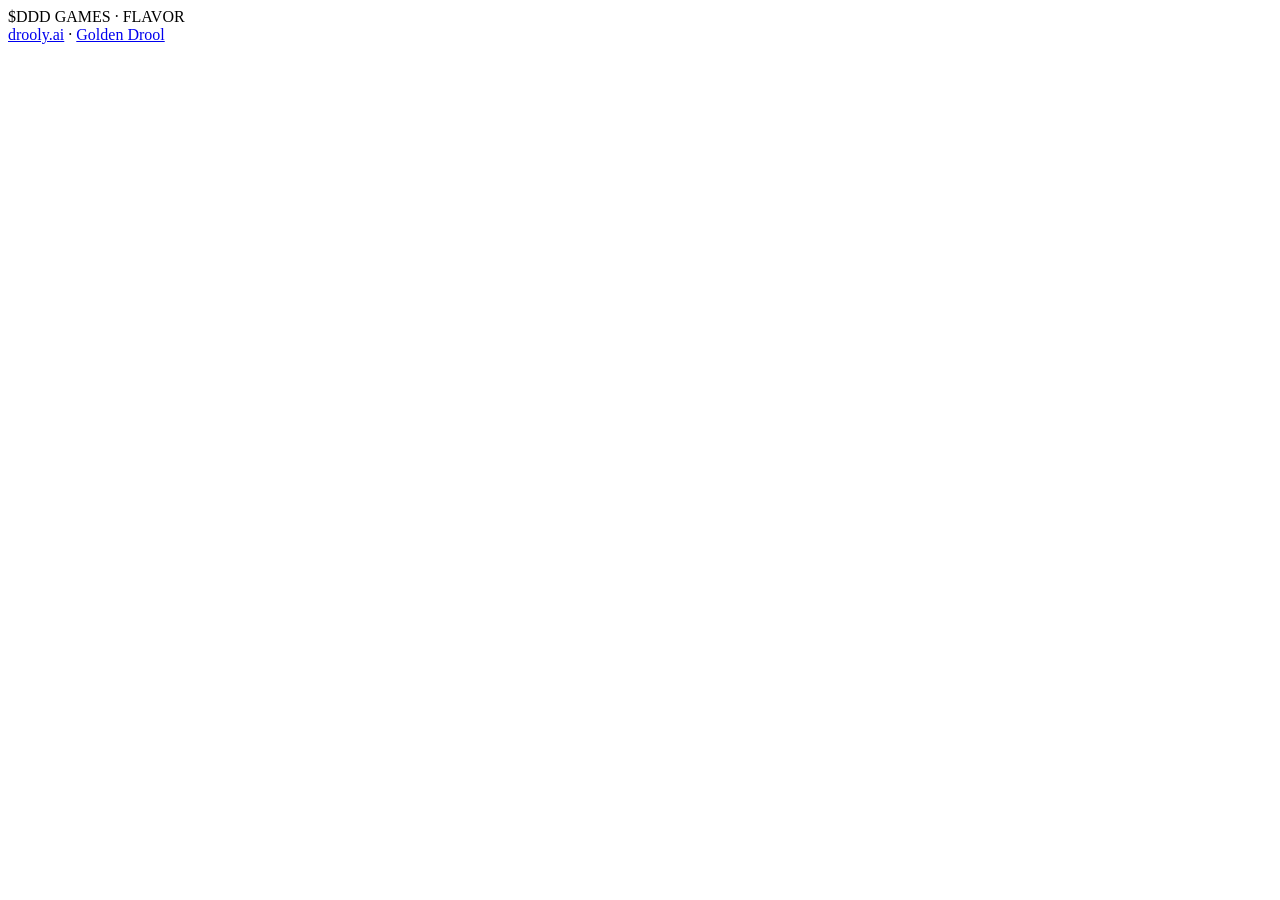
==== game/index.html @ 3e14fd8b "Initial public release: $DDD Games under dual source-available license. Section A free non-commercia" ====
<!DOCTYPE html>
<html lang="en">
<head>
  <meta charset="utf-8">
  <meta name="viewport" content="width=device-width, initial-scale=1, viewport-fit=cover">
  <title>$DDD Games — AI game studio arena | DROOLY.AI</title>
  <meta name="description" content="DROOLY.AI AI game studio. $DDD powers the game and is real crypto. Train Code, Canvas, Heart. Golden Drool showdown. May the odds be ever in your flavor.">
  <link rel="canonical" href="https://drooly.ai/games/ddd">
  <meta name="robots" content="index,follow">
  <meta property="og:title" content="$DDD Games — May the odds be ever in your flavor">
  <meta property="og:description" content="Real prize: 10 tickets to the livestreamed showdown. Code · Canvas · Heart.">
  <meta property="og:url" content="https://drooly.ai/games/ddd">
  <meta property="og:image" content="https://drooly.ai/assets/drooly-ai-og-v3.png">
  <meta name="twitter:card" content="summary_large_image">
  <link rel="icon" href="/assets/drooly-ai-icon-v3-128.png" type="image/png">
  <link rel="preconnect" href="https://fonts.googleapis.com">
  <link rel="preconnect" href="https://fonts.gstatic.com" crossorigin>
  <link href="https://fonts.googleapis.com/css2?family=Instrument+Serif:ital@0;1&family=Space+Grotesk:wght@400;500;600;700&display=swap" rel="stylesheet">
  <link rel="stylesheet" href="/games/ddd/game.css?v=20260805-tg-mind1">
</head>
<body class="ddd-games">
  <div class="ddd-shell">
    <div class="brand-bar">
      <span class="brand-mark">$DDD GAMES · FLAVOR</span>
      <nav aria-label="Site">
        <a href="/">drooly.ai</a>
        ·
        <a href="/#golden-drool">Golden Drool</a>
      </nav>
    </div>
    <main id="game-root" aria-live="polite"></main>
  </div>
  <script type="module" src="/games/ddd/main.js?v=20260805-tg-mind1"></script>
</body>
</html>
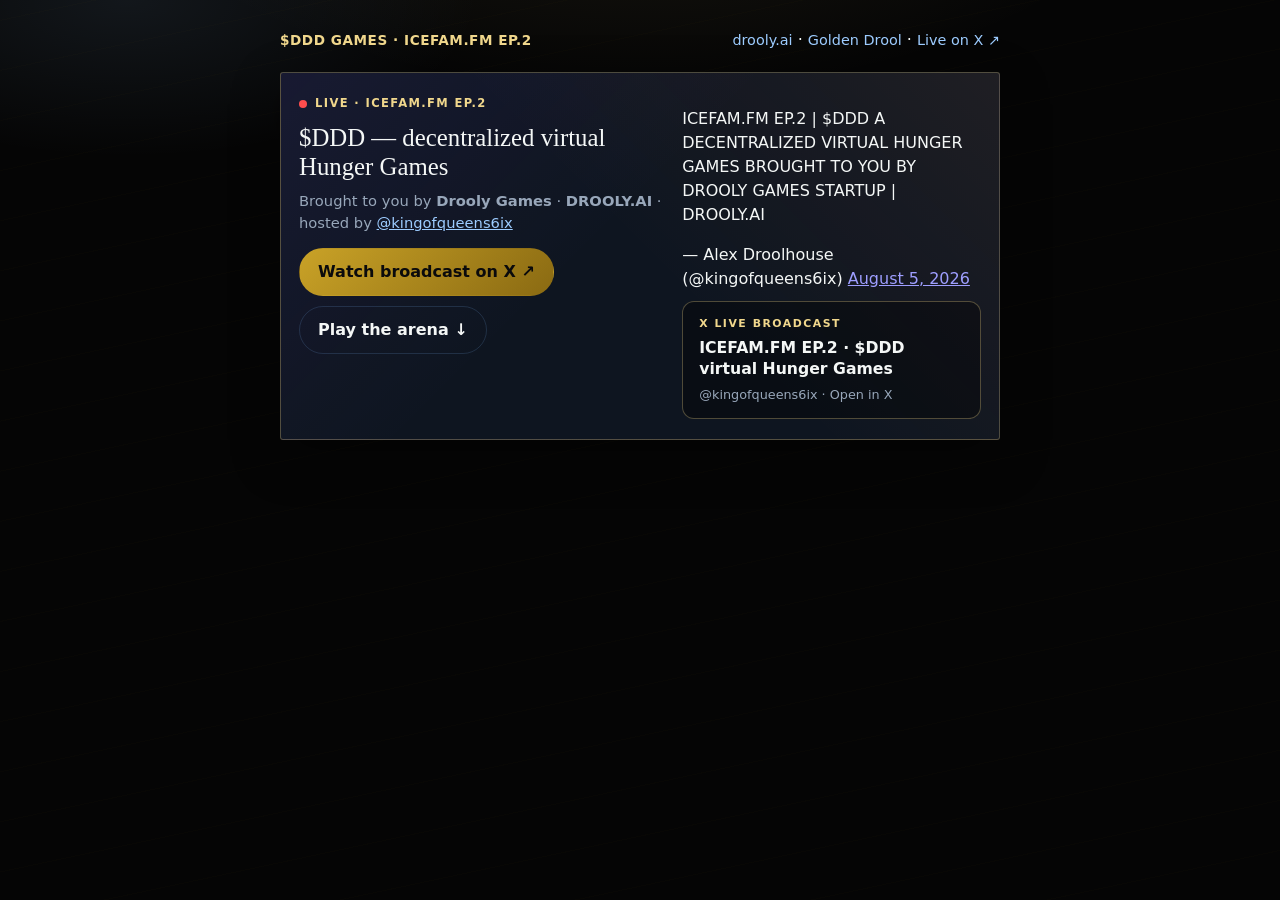
==== commit 9f1236f9: "chore(hof): sync 2026-08-05T22:11:01Z [ddd-web]" ====
--- a/game/index.html
+++ b/game/index.html
@@ -3,33 +3,63 @@
 <head>
   <meta charset="utf-8">
   <meta name="viewport" content="width=device-width, initial-scale=1, viewport-fit=cover">
-  <title>$DDD Games — AI game studio arena | DROOLY.AI</title>
-  <meta name="description" content="DROOLY.AI AI game studio. $DDD powers the game and is real crypto. Train Code, Canvas, Heart. Golden Drool showdown. May the odds be ever in your flavor.">
+  <title>$DDD Games — ICEFAM.FM EP.2 · Drooly Games | DROOLY.AI</title>
+  <meta name="description" content="ICEFAM.FM EP.2 · $DDD decentralized virtual Hunger Games by Drooly Games. Train Code, Canvas, Heart. Live broadcast + playable arena.">
   <link rel="canonical" href="https://drooly.ai/games/ddd">
   <meta name="robots" content="index,follow">
-  <meta property="og:title" content="$DDD Games — May the odds be ever in your flavor">
-  <meta property="og:description" content="Real prize: 10 tickets to the livestreamed showdown. Code · Canvas · Heart.">
+  <meta property="og:title" content="$DDD Games — ICEFAM.FM EP.2 live">
+  <meta property="og:description" content="Decentralized virtual Hunger Games · Drooly Games startup · DROOLY.AI. Watch live + train Code · Canvas · Heart.">
   <meta property="og:url" content="https://drooly.ai/games/ddd">
   <meta property="og:image" content="https://drooly.ai/assets/drooly-ai-og-v3.png">
   <meta name="twitter:card" content="summary_large_image">
   <link rel="icon" href="/assets/drooly-ai-icon-v3-128.png" type="image/png">
   <link rel="preconnect" href="https://fonts.googleapis.com">
   <link rel="preconnect" href="https://fonts.gstatic.com" crossorigin>
+  <link rel="preconnect" href="https://platform.x.com">
   <link href="https://fonts.googleapis.com/css2?family=Instrument+Serif:ital@0;1&family=Space+Grotesk:wght@400;500;600;700&display=swap" rel="stylesheet">
-  <link rel="stylesheet" href="/games/ddd/game.css?v=20260805-tg-mind1">
+  <link rel="stylesheet" href="./game.css?v=20260805-c1">
 </head>
 <body class="ddd-games">
   <div class="ddd-shell">
     <div class="brand-bar">
-      <span class="brand-mark">$DDD GAMES · FLAVOR</span>
+      <span class="brand-mark">$DDD GAMES · ICEFAM.FM EP.2</span>
       <nav aria-label="Site">
         <a href="/">drooly.ai</a>
         ·
         <a href="/#golden-drool">Golden Drool</a>
+        ·
+        <a href="https://x.com/i/broadcasts/1kJzDDYeYWNKv" target="_blank" rel="noopener noreferrer">Live on X ↗</a>
       </nav>
     </div>
+
+    <section class="live-band" aria-labelledby="live-heading">
+      <div class="live-copy">
+        <p class="live-pill" id="live-heading"><span class="live-dot" aria-hidden="true"></span> LIVE · ICEFAM.FM EP.2</p>
+        <h2 class="live-title">$DDD — decentralized virtual Hunger Games</h2>
+        <p class="live-lede">Brought to you by <strong>Drooly Games</strong> · <strong>DROOLY.AI</strong> · hosted by <a href="https://x.com/kingofqueens6ix" target="_blank" rel="noopener noreferrer">@kingofqueens6ix</a></p>
+        <p class="live-actions">
+          <a class="btn primary" href="https://x.com/i/broadcasts/1kJzDDYeYWNKv" target="_blank" rel="noopener noreferrer">Watch broadcast on X ↗</a>
+          <a class="btn ghost" href="#game-root">Play the arena ↓</a>
+        </p>
+      </div>
+      <div class="live-embed">
+        <blockquote class="twitter-tweet" data-media-max-width="560" data-dnt="true" data-theme="dark">
+          <p lang="en" dir="ltr">ICEFAM.FM EP.2 | $DDD A DECENTRALIZED VIRTUAL HUNGER GAMES BROUGHT TO YOU BY DROOLY GAMES STARTUP | DROOLY.AI</p>
+          &mdash; Alex Droolhouse (@kingofqueens6ix)
+          <a href="https://twitter.com/i/broadcasts/1kJzDDYeYWNKv?ref_src=twsrc%5Etfw">August 5, 2026</a>
+        </blockquote>
+        <!-- oEmbed broadcast fallback card -->
+        <a class="broadcast-card" href="https://x.com/i/broadcasts/1kJzDDYeYWNKv" target="_blank" rel="noopener noreferrer">
+          <span class="broadcast-card-kicker">X LIVE BROADCAST</span>
+          <span class="broadcast-card-title">ICEFAM.FM EP.2 · $DDD virtual Hunger Games</span>
+          <span class="broadcast-card-meta">@kingofqueens6ix · Open in X</span>
+        </a>
+      </div>
+    </section>
+
     <main id="game-root" aria-live="polite"></main>
   </div>
-  <script type="module" src="/games/ddd/main.js?v=20260805-tg-mind1"></script>
+  <script type="module" src="./main.js?v=20260805-c1"></script>
+  <script async src="https://platform.x.com/widgets.js" charset="utf-8"></script>
 </body>
 </html>
--- a/game/game.css
+++ b/game/game.css
@@ -0,0 +1,910 @@
+/**
+ * $DDD Games — © 2026 Alex Droolhouse / Drooly Inc.
+ * Dual license: see /LICENSE (Section A non-commercial; Section B paid).
+ * Not OSI open source. Source-available for transparency + value capture.
+ */
+
+/* $DDD Games — factory arena UI */
+
+/* Time Gods MIND + gold factory accents; WetDrool signal = sparse progress only */
+:root {
+  --bg: #050505;
+  --panel: #090d13;
+  --panel-2: #0e1520;
+  --line: rgba(125, 184, 255, 0.16);
+  --line-strong: rgba(125, 184, 255, 0.34);
+  --text: #f4f7f6;
+  --muted: #98a7ba;
+  --mint: #9dccff; /* MIND seal */
+  --mint-soft: #5fa8ff;
+  --gold: #c9a227;
+  --gold-hi: #f0d78c;
+  --danger: #df584b;
+  --ok: #73e59a;
+  --skill-code: #9dccff;
+  --skill-canvas: #f0d78c;
+  --skill-heart: #ff9ecf;
+  --signal: linear-gradient(90deg, #8c52ff 0%, #ff914d 100%);
+  --radius: 3px; /* bureau hard */
+  --radius-ctl: 999px;
+  --font: "Space Grotesk", system-ui, sans-serif;
+  --serif: "Instrument Serif", Georgia, serif;
+  --mono: "IBM Plex Mono", ui-monospace, Menlo, monospace;
+}
+
+*,
+*::before,
+*::after {
+  box-sizing: border-box;
+}
+
+html {
+  color-scheme: dark;
+}
+
+body.ddd-games {
+  margin: 0;
+  min-height: 100dvh;
+  font-family: var(--font);
+  color: var(--text);
+  background:
+    radial-gradient(ellipse 55% 35% at 10% 0%, rgba(157, 204, 255, 0.09), transparent 50%),
+    radial-gradient(1000px 500px at 50% -20%, rgba(240, 215, 140, 0.1), transparent 55%),
+    var(--bg);
+  color: var(--text);
+  line-height: 1.5;
+  position: relative;
+}
+
+body.ddd-games::before {
+  content: "";
+  pointer-events: none;
+  position: fixed;
+  inset: 0;
+  background-image: repeating-linear-gradient(
+    -12deg,
+    transparent,
+    transparent 48px,
+    rgba(201, 162, 39, 0.02) 48px,
+    rgba(201, 162, 39, 0.02) 49px
+  );
+  z-index: 0;
+}
+
+body.ddd-games .ddd-shell {
+  position: relative;
+  z-index: 1;
+}
+
+.gold {
+  color: var(--gold-hi);
+}
+
+.tagline {
+  font-family: var(--serif);
+  font-size: clamp(1.25rem, 3.5vw, 1.55rem);
+  font-style: italic;
+  color: var(--gold-hi);
+  margin: 0 0 22px;
+  text-wrap: pretty;
+  text-shadow: 0 0 40px rgba(240, 215, 140, 0.25);
+}
+
+.tagline em {
+  font-style: italic;
+  color: var(--mint);
+  font-weight: 400;
+}
+
+.tagline-mini {
+  margin: 0 0 10px;
+  font-family: var(--serif);
+  font-style: italic;
+  font-size: 0.95rem;
+  color: rgba(240, 215, 140, 0.75);
+}
+
+.result-tag {
+  margin-bottom: 8px;
+}
+
+.ticket-frame {
+  display: flex;
+  align-items: center;
+  justify-content: space-between;
+  gap: 12px;
+  margin: 0 0 18px;
+  padding: 10px 14px;
+  border-radius: 8px;
+  border: 1px dashed rgba(240, 215, 140, 0.45);
+  background: linear-gradient(90deg, rgba(201, 162, 39, 0.12), rgba(0, 0, 0, 0.2));
+}
+
+.ticket-foil {
+  font-size: 0.72rem;
+  letter-spacing: 0.16em;
+  font-weight: 700;
+  color: var(--gold-hi);
+}
+
+.ticket-notch {
+  width: 10px;
+  height: 10px;
+  border-radius: 50%;
+  background: var(--bg);
+  box-shadow: inset 0 0 0 1px rgba(240, 215, 140, 0.5);
+}
+
+.prize-box {
+  margin: 0 0 22px;
+  padding: 16px 18px;
+  border-radius: 14px;
+  border: 1px solid rgba(240, 215, 140, 0.35);
+  background:
+    linear-gradient(145deg, rgba(240, 215, 140, 0.1), transparent 50%),
+    rgba(0, 0, 0, 0.35);
+  box-shadow: 0 0 0 1px rgba(0, 0, 0, 0.4), 0 16px 48px rgba(201, 162, 39, 0.08);
+}
+
+.prize-box.compact {
+  margin: 0 0 20px;
+}
+
+.prize-label {
+  margin: 0 0 6px;
+  font-size: 0.7rem;
+  letter-spacing: 0.14em;
+  text-transform: uppercase;
+  color: var(--gold-hi);
+  font-weight: 700;
+}
+
+.prize-main {
+  margin: 0 0 8px;
+  font-size: 1.05rem;
+  line-height: 1.4;
+  text-wrap: pretty;
+}
+
+.prize-sub {
+  margin: 0;
+  font-size: 0.88rem;
+  color: var(--muted);
+  text-wrap: pretty;
+}
+
+.btn.epic-cta {
+  min-height: 52px;
+  font-size: 1.02rem;
+  box-shadow: 0 8px 32px rgba(201, 162, 39, 0.35);
+}
+
+.panel.epic {
+  border-color: rgba(240, 215, 140, 0.22);
+}
+
+.ddd-shell {
+  width: min(720px, calc(100% - 32px));
+  margin: 0 auto;
+  padding: 28px 0 64px;
+}
+
+.brand-bar {
+  display: flex;
+  align-items: center;
+  justify-content: space-between;
+  gap: 12px;
+  margin-bottom: 20px;
+  flex-wrap: wrap;
+}
+
+.brand-bar a {
+  color: var(--mint);
+  text-decoration: none;
+  font-size: 0.9rem;
+}
+
+.brand-bar a:hover,
+.brand-bar a:focus-visible {
+  text-decoration: underline;
+  outline: none;
+}
+
+.brand-mark {
+  font-weight: 600;
+  letter-spacing: 0.04em;
+  font-size: 0.85rem;
+  color: var(--gold-hi);
+}
+
+/* Live broadcast band (ICEFAM.FM EP.2 / X) */
+.live-band {
+  display: grid;
+  gap: 18px;
+  margin: 0 0 22px;
+  padding: 18px 18px 20px;
+  border-radius: var(--radius);
+  border: 1px solid rgba(240, 215, 140, 0.28);
+  background:
+    linear-gradient(135deg, rgba(140, 82, 255, 0.08), transparent 45%),
+    linear-gradient(225deg, rgba(255, 145, 77, 0.07), transparent 50%),
+    var(--panel-2);
+  box-shadow: 0 16px 48px rgba(0, 0, 0, 0.35);
+}
+
+@media (min-width: 640px) {
+  .live-band {
+    grid-template-columns: 1.1fr 0.9fr;
+    align-items: stretch;
+  }
+}
+
+.live-pill {
+  display: inline-flex;
+  align-items: center;
+  gap: 8px;
+  margin: 0 0 10px;
+  font-size: 0.72rem;
+  font-weight: 700;
+  letter-spacing: 0.12em;
+  text-transform: uppercase;
+  color: var(--gold-hi);
+}
+
+.live-dot {
+  width: 8px;
+  height: 8px;
+  border-radius: 50%;
+  background: #ff4d4d;
+  box-shadow: 0 0 0 0 rgba(255, 77, 77, 0.55);
+  animation: live-pulse 1.6s ease-out infinite;
+}
+
+@keyframes live-pulse {
+  0% {
+    box-shadow: 0 0 0 0 rgba(255, 77, 77, 0.55);
+  }
+  70% {
+    box-shadow: 0 0 0 10px rgba(255, 77, 77, 0);
+  }
+  100% {
+    box-shadow: 0 0 0 0 rgba(255, 77, 77, 0);
+  }
+}
+
+.live-title {
+  font-family: var(--serif);
+  font-weight: 400;
+  font-size: clamp(1.25rem, 3.5vw, 1.55rem);
+  line-height: 1.2;
+  margin: 0 0 8px;
+}
+
+.live-lede {
+  margin: 0 0 14px;
+  font-size: 0.92rem;
+  color: var(--muted);
+  text-wrap: pretty;
+}
+
+.live-lede a {
+  color: var(--mint);
+}
+
+.live-actions {
+  display: flex;
+  flex-wrap: wrap;
+  gap: 10px;
+  margin: 0;
+}
+
+.live-embed {
+  display: grid;
+  gap: 10px;
+  align-content: start;
+  min-width: 0;
+}
+
+.broadcast-card {
+  display: grid;
+  gap: 6px;
+  padding: 14px 16px;
+  border-radius: 12px;
+  border: 1px solid rgba(240, 215, 140, 0.3);
+  background: rgba(0, 0, 0, 0.35);
+  text-decoration: none;
+  color: var(--text);
+  min-height: 88px;
+  transition: border-color 0.15s ease, background 0.15s ease;
+}
+
+.broadcast-card:hover,
+.broadcast-card:focus-visible {
+  border-color: var(--gold-hi);
+  background: rgba(201, 162, 39, 0.1);
+  outline: none;
+}
+
+.broadcast-card-kicker {
+  font-size: 0.68rem;
+  letter-spacing: 0.14em;
+  font-weight: 700;
+  color: var(--gold-hi);
+}
+
+.broadcast-card-title {
+  font-size: 0.98rem;
+  font-weight: 600;
+  line-height: 1.3;
+}
+
+.broadcast-card-meta {
+  font-size: 0.8rem;
+  color: var(--muted);
+}
+
+.twitter-tweet {
+  margin: 0 !important;
+}
+
+.bank-meta {
+  margin: 0 0 16px;
+  font-size: 0.88rem;
+  color: var(--muted);
+}
+
+.bank-count {
+  display: inline-flex;
+  align-items: center;
+  justify-content: center;
+  min-width: 2rem;
+  padding: 2px 8px;
+  border-radius: 999px;
+  font-weight: 700;
+  font-variant-numeric: tabular-nums;
+  color: var(--gold-hi);
+  background: rgba(201, 162, 39, 0.12);
+  border: 1px solid rgba(240, 215, 140, 0.28);
+}
+
+.progress-count {
+  font-variant-numeric: tabular-nums;
+  font-weight: 600;
+}
+
+.tribute-chip {
+  max-width: 12rem;
+  overflow: hidden;
+  text-overflow: ellipsis;
+  white-space: nowrap;
+}
+
+.play-panel[data-skill="code"] {
+  box-shadow: 0 24px 80px rgba(0, 0, 0, 0.45), inset 0 1px 0 rgba(157, 204, 255, 0.12);
+}
+.play-panel[data-skill="canvas"] {
+  box-shadow: 0 24px 80px rgba(0, 0, 0, 0.45), inset 0 1px 0 rgba(240, 215, 140, 0.14);
+}
+.play-panel[data-skill="heart"] {
+  box-shadow: 0 24px 80px rgba(0, 0, 0, 0.45), inset 0 1px 0 rgba(255, 158, 207, 0.12);
+}
+
+.meter-fill {
+  transition: width 0.55s cubic-bezier(0.22, 1, 0.36, 1);
+}
+
+.result-fine {
+  margin-top: 20px;
+  margin-bottom: 0;
+}
+
+.panel.title-panel.epic {
+  animation: panel-in 0.45s ease-out both;
+}
+
+.panel.play-panel {
+  animation: panel-in 0.28s ease-out both;
+}
+
+.panel.result-panel.epic {
+  animation: panel-in 0.4s ease-out both;
+}
+
+@keyframes panel-in {
+  from {
+    opacity: 0;
+    transform: translateY(8px);
+  }
+  to {
+    opacity: 1;
+    transform: none;
+  }
+}
+
+.panel {
+  background: linear-gradient(165deg, rgba(255, 255, 255, 0.03), transparent 40%), var(--panel);
+  border: 1px solid var(--line);
+  border-radius: var(--radius);
+  padding: 28px 24px 32px;
+  box-shadow: 0 24px 80px rgba(0, 0, 0, 0.45);
+}
+
+.eyebrow {
+  margin: 0 0 8px;
+  font-size: 0.75rem;
+  letter-spacing: 0.12em;
+  text-transform: uppercase;
+  color: var(--gold-hi);
+}
+
+.title {
+  font-family: var(--serif);
+  font-weight: 400;
+  font-size: clamp(2rem, 6vw, 2.75rem);
+  line-height: 1.15;
+  margin: 0 0 16px;
+}
+
+.serif {
+  font-family: var(--serif);
+}
+
+.mint {
+  color: var(--mint);
+}
+
+.lede {
+  color: var(--muted);
+  margin: 0 0 20px;
+  font-size: 1.05rem;
+}
+
+.fine {
+  font-size: 0.85rem;
+  color: var(--muted);
+  margin: 0 0 24px;
+}
+
+.skill-pills {
+  list-style: none;
+  padding: 0;
+  margin: 0 0 20px;
+  display: grid;
+  gap: 10px;
+}
+
+.pill {
+  display: flex;
+  gap: 12px;
+  align-items: center;
+  padding: 12px 14px;
+  border-radius: 12px;
+  border: 1px solid var(--line);
+  background: rgba(0, 0, 0, 0.25);
+  min-height: 48px;
+}
+
+.pill span {
+  font-variant-numeric: tabular-nums;
+  color: var(--muted);
+  font-size: 0.8rem;
+}
+
+.pill.code {
+  border-color: rgba(126, 182, 255, 0.35);
+}
+.pill.canvas {
+  border-color: rgba(240, 215, 140, 0.35);
+}
+.pill.heart {
+  border-color: rgba(255, 158, 207, 0.35);
+}
+
+.start-form {
+  display: grid;
+  gap: 14px;
+  margin-bottom: 28px;
+}
+
+.field {
+  display: grid;
+  gap: 6px;
+  font-size: 0.9rem;
+}
+
+.field input {
+  min-height: 48px;
+  border-radius: 12px;
+  border: 1px solid var(--line);
+  background: #0a0a0c;
+  color: var(--text);
+  padding: 0 14px;
+  font: inherit;
+}
+
+.field input:focus-visible {
+  outline: 2px solid var(--mint);
+  outline-offset: 2px;
+}
+
+.btn {
+  display: inline-flex;
+  align-items: center;
+  justify-content: center;
+  min-height: 48px;
+  padding: 0 18px;
+  border-radius: 999px;
+  border: 1px solid var(--line);
+  font: inherit;
+  font-weight: 600;
+  cursor: pointer;
+  text-decoration: none;
+  color: var(--text);
+  background: transparent;
+}
+
+.btn.primary {
+  background: linear-gradient(135deg, var(--gold), #8a6a12);
+  border-color: transparent;
+  color: #0a0a0c;
+}
+
+.btn.primary:disabled {
+  opacity: 0.4;
+  cursor: not-allowed;
+}
+
+.btn.ghost:hover,
+.btn.primary:hover:not(:disabled) {
+  filter: brightness(1.08);
+}
+
+.btn:focus-visible {
+  outline: 2px solid var(--mint);
+  outline-offset: 3px;
+}
+
+.nav-back {
+  margin: 20px 0 0;
+  font-size: 0.9rem;
+}
+
+.nav-back a {
+  color: var(--mint);
+}
+
+/* Play */
+.progress-wrap {
+  height: 4px;
+  background: rgba(255, 255, 255, 0.06);
+  border-radius: 99px;
+  overflow: hidden;
+  margin-bottom: 14px;
+}
+
+.progress-bar {
+  height: 100%;
+  background: var(--signal); /* WetDrool signal — accent only */
+  transition: width 0.25s ease;
+}
+
+.meta {
+  display: flex;
+  flex-wrap: wrap;
+  gap: 10px 14px;
+  font-size: 0.8rem;
+  color: var(--muted);
+  margin: 0 0 6px;
+}
+
+.skill-badge {
+  font-weight: 600;
+  letter-spacing: 0.04em;
+  text-transform: uppercase;
+  font-size: 0.72rem;
+}
+
+.skill-badge.skill-code {
+  color: var(--skill-code);
+}
+.skill-badge.skill-canvas {
+  color: var(--skill-canvas);
+}
+.skill-badge.skill-heart {
+  color: var(--skill-heart);
+}
+
+.arena {
+  margin: 0 0 8px;
+  font-size: 0.85rem;
+  color: var(--muted);
+}
+
+.ch-title {
+  font-family: var(--serif);
+  font-weight: 400;
+  font-size: 1.65rem;
+  margin: 0 0 16px;
+}
+
+.prompt {
+  margin-bottom: 18px;
+  color: var(--text);
+  font-size: 1.02rem;
+}
+
+.code-block {
+  margin: 12px 0;
+  padding: 14px 16px;
+  border-radius: 12px;
+  background: #050506;
+  border: 1px solid var(--line);
+  overflow-x: auto;
+  font-size: 0.88rem;
+  line-height: 1.45;
+  color: var(--mint);
+}
+
+.options {
+  display: grid;
+  gap: 10px;
+}
+
+.option {
+  text-align: left;
+  min-height: 52px;
+  padding: 12px 14px;
+  border-radius: 12px;
+  border: 1px solid var(--line);
+  background: rgba(0, 0, 0, 0.28);
+  color: var(--text);
+  font: inherit;
+  cursor: pointer;
+  display: flex;
+  gap: 12px;
+  align-items: flex-start;
+}
+
+.option:hover {
+  border-color: rgba(207, 240, 236, 0.35);
+}
+
+.option.selected {
+  border-color: var(--gold-hi);
+  box-shadow: 0 0 0 1px rgba(240, 215, 140, 0.35);
+  background: rgba(201, 162, 39, 0.1);
+}
+
+.option:focus-visible {
+  outline: 2px solid var(--mint);
+  outline-offset: 2px;
+}
+
+.ord {
+  flex: 0 0 1.5rem;
+  font-variant-numeric: tabular-nums;
+  color: var(--gold-hi);
+  font-weight: 700;
+}
+
+.ord.dim {
+  color: var(--muted);
+}
+
+.order-hint {
+  margin: 0 0 4px;
+  font-size: 0.85rem;
+  color: var(--muted);
+}
+
+.play-foot {
+  display: flex;
+  flex-wrap: wrap;
+  gap: 10px;
+  margin-top: 22px;
+  justify-content: flex-end;
+}
+
+/* Result */
+.verdict-title {
+  font-family: var(--serif);
+  font-weight: 400;
+  font-size: clamp(1.8rem, 5vw, 2.4rem);
+  margin: 0 0 8px;
+}
+
+.rank-pill {
+  display: inline-block;
+  padding: 6px 12px;
+  border-radius: 999px;
+  font-size: 0.75rem;
+  font-weight: 700;
+  letter-spacing: 0.08em;
+  margin: 0 0 12px;
+  border: 1px solid var(--line);
+}
+
+.rank-worthy .rank-pill {
+  background: rgba(107, 207, 142, 0.15);
+  color: var(--ok);
+  border-color: rgba(107, 207, 142, 0.4);
+}
+
+.rank-tribute .rank-pill {
+  background: rgba(207, 240, 236, 0.1);
+  color: var(--mint);
+}
+
+.rank-danger .rank-pill,
+.rank-melt .rank-pill {
+  background: rgba(255, 107, 107, 0.12);
+  color: var(--danger);
+}
+
+.meters {
+  display: grid;
+  gap: 14px;
+  margin: 24px 0;
+}
+
+.meter-head {
+  display: flex;
+  justify-content: space-between;
+  font-size: 0.9rem;
+  margin-bottom: 6px;
+}
+
+.meter-track {
+  height: 8px;
+  border-radius: 99px;
+  background: rgba(255, 255, 255, 0.06);
+  overflow: hidden;
+}
+
+.meter-fill {
+  height: 100%;
+  border-radius: inherit;
+}
+
+.meter-fill.skill-code {
+  background: var(--skill-code);
+}
+.meter-fill.skill-canvas {
+  background: var(--skill-canvas);
+}
+.meter-fill.skill-heart {
+  background: var(--skill-heart);
+}
+
+.meter-sub {
+  margin: 4px 0 0;
+  font-size: 0.75rem;
+  color: var(--muted);
+}
+
+.meter.soft .meter-head strong {
+  color: var(--danger);
+}
+
+.subhead {
+  font-size: 0.85rem;
+  letter-spacing: 0.08em;
+  text-transform: uppercase;
+  color: var(--muted);
+  margin: 28px 0 12px;
+}
+
+.review {
+  list-style: none;
+  padding: 0;
+  margin: 0;
+  display: grid;
+  gap: 8px;
+  max-height: 280px;
+  overflow: auto;
+}
+
+.review li {
+  font-size: 0.88rem;
+  padding: 10px 12px;
+  border-radius: 10px;
+  border: 1px solid var(--line);
+  display: grid;
+  gap: 4px;
+}
+
+.review li.ok {
+  border-color: rgba(107, 207, 142, 0.3);
+}
+.review li.bad {
+  border-color: rgba(255, 107, 107, 0.3);
+}
+
+.review .tag {
+  font-size: 0.7rem;
+  text-transform: uppercase;
+  letter-spacing: 0.06em;
+  color: var(--muted);
+}
+
+.result-actions {
+  display: flex;
+  flex-wrap: wrap;
+  gap: 10px;
+  margin-top: 28px;
+}
+
+.board {
+  margin-top: 28px;
+  overflow-x: auto;
+}
+
+.board table {
+  width: 100%;
+  border-collapse: collapse;
+  font-size: 0.85rem;
+}
+
+.board th,
+.board td {
+  text-align: left;
+  padding: 8px 6px;
+  border-bottom: 1px solid var(--line);
+}
+
+.board th {
+  color: var(--muted);
+  font-weight: 500;
+}
+
+.mini-rank {
+  font-size: 0.7rem;
+  font-weight: 700;
+  letter-spacing: 0.04em;
+}
+
+.muted {
+  color: var(--muted);
+}
+
+@media (max-width: 560px) {
+  .hide-sm {
+    display: none;
+  }
+  .panel {
+    padding: 22px 16px 28px;
+  }
+}
+
+@media (prefers-reduced-motion: reduce) {
+  .progress-bar,
+  .meter-fill {
+    transition: none;
+  }
+
+  .live-dot {
+    animation: none;
+  }
+
+  .panel.title-panel.epic,
+  .panel.play-panel,
+  .panel.result-panel.epic {
+    animation: none;
+  }
+}
+
+@media (max-width: 430px) {
+  .ddd-shell {
+    width: min(720px, calc(100% - 20px));
+    padding-top: 16px;
+  }
+
+  .live-actions .btn,
+  .result-actions .btn {
+    width: 100%;
+  }
+
+  .option {
+    min-height: 48px;
+  }
+}
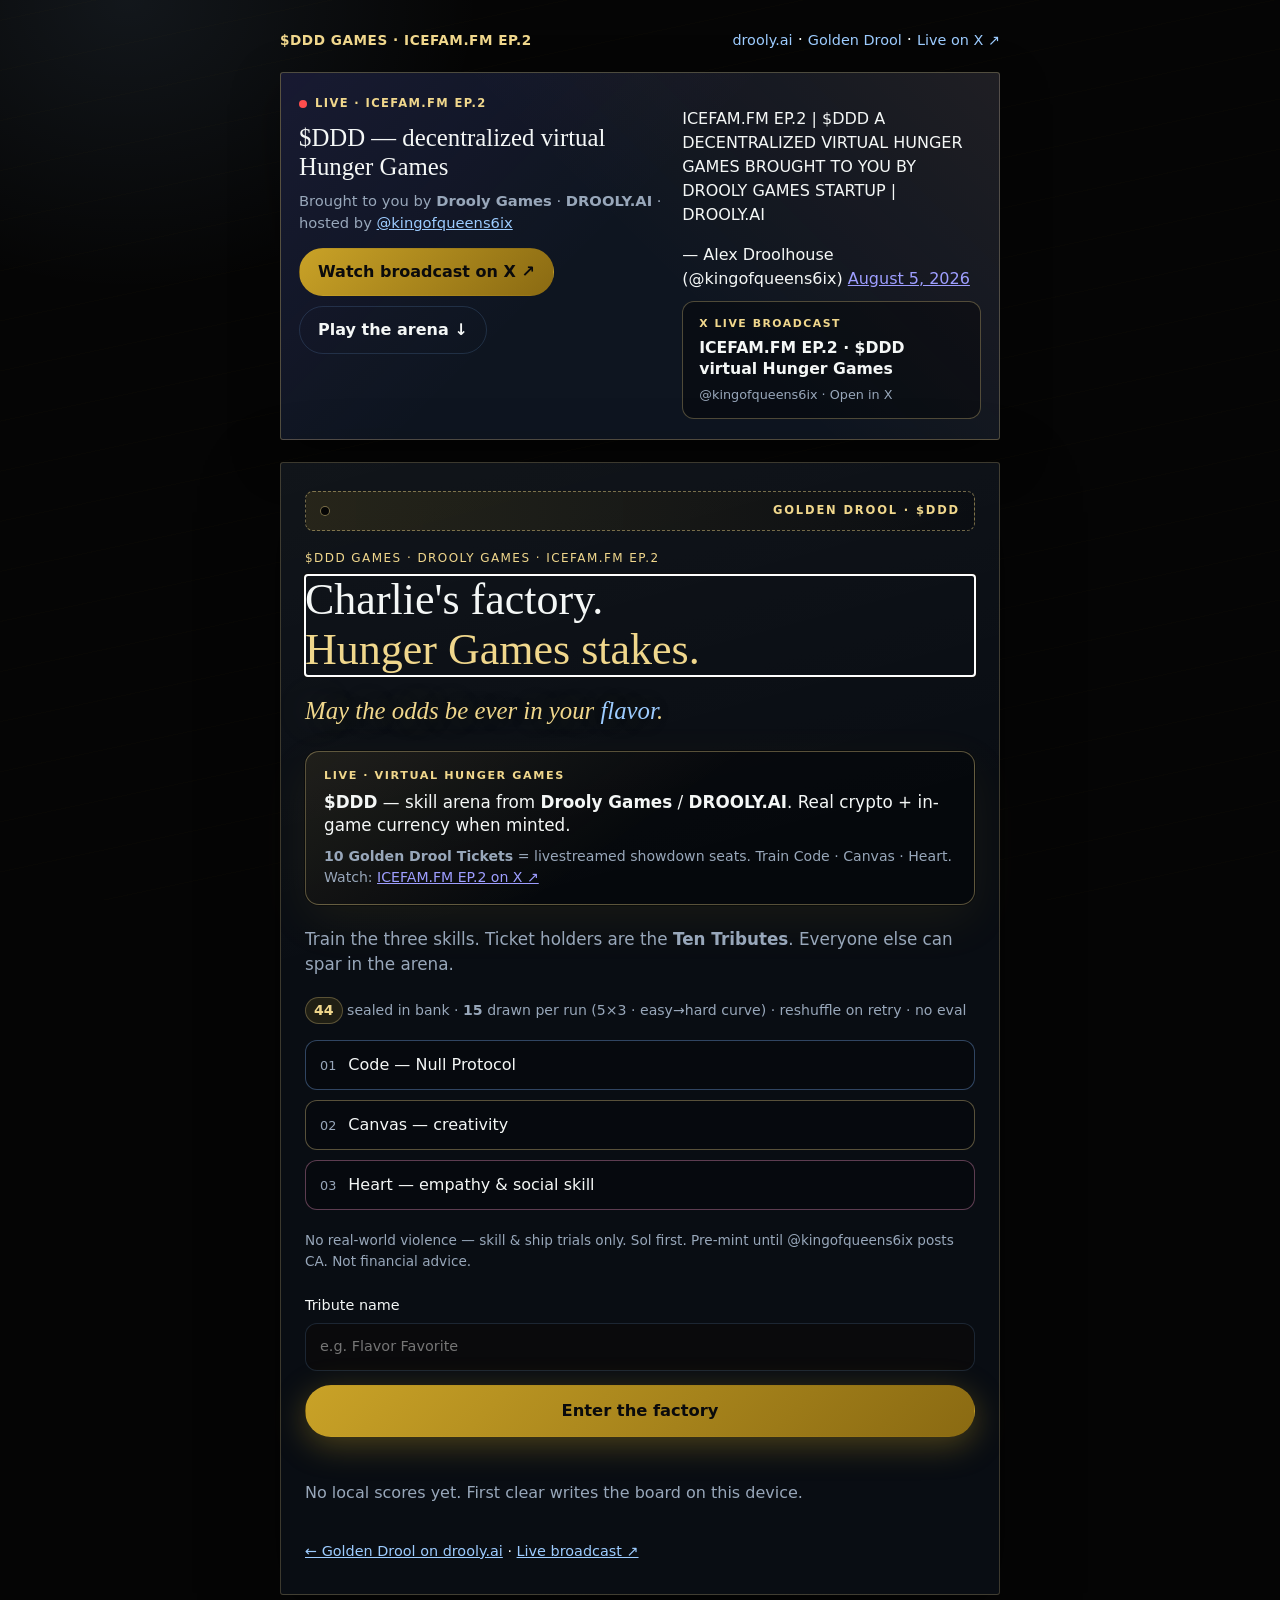
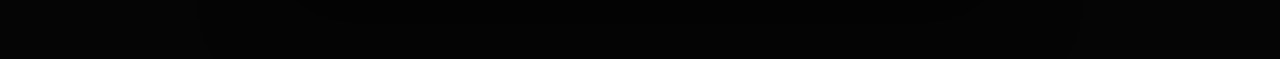
==== commit 99ec33ad: "chore(hof): sync 2026-08-05T22:13:23Z [ddd-web]" ====
--- a/game/index.html
+++ b/game/index.html
@@ -17,7 +17,7 @@
   <link rel="preconnect" href="https://fonts.gstatic.com" crossorigin>
   <link rel="preconnect" href="https://platform.x.com">
   <link href="https://fonts.googleapis.com/css2?family=Instrument+Serif:ital@0;1&family=Space+Grotesk:wght@400;500;600;700&display=swap" rel="stylesheet">
-  <link rel="stylesheet" href="./game.css?v=20260805-c1">
+  <link rel="stylesheet" href="./game.css?v=20260805-bank42b">
 </head>
 <body class="ddd-games">
   <div class="ddd-shell">
@@ -59,7 +59,7 @@
 
     <main id="game-root" aria-live="polite"></main>
   </div>
-  <script type="module" src="./main.js?v=20260805-c1"></script>
+  <script type="module" src="./main.js?v=20260805-bank42b"></script>
   <script async src="https://platform.x.com/widgets.js" charset="utf-8"></script>
 </body>
 </html>
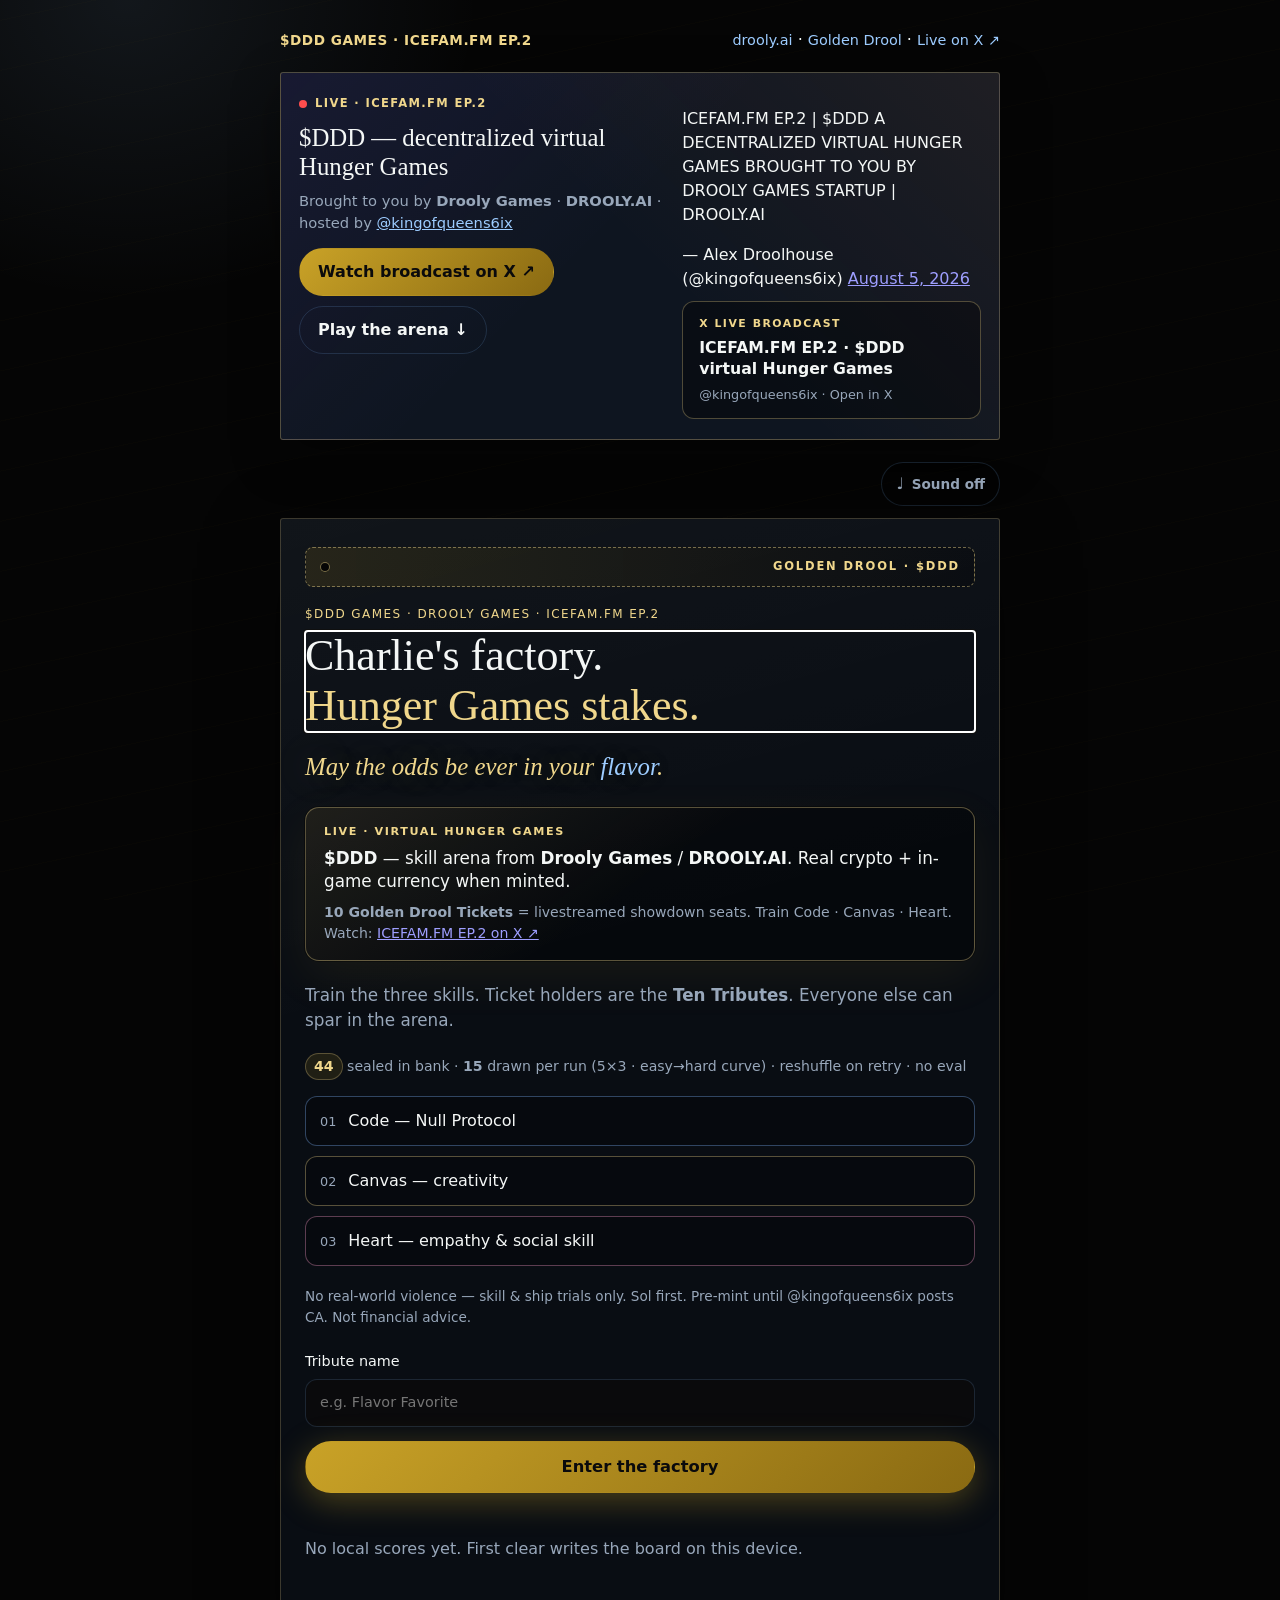
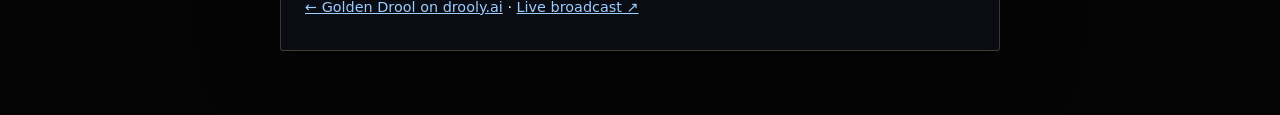
==== commit 5203ac58: "chore(hof): sync 2026-08-05T22:24:42Z [ddd-web]" ====
--- a/game/index.html
+++ b/game/index.html
@@ -17,7 +17,7 @@
   <link rel="preconnect" href="https://fonts.gstatic.com" crossorigin>
   <link rel="preconnect" href="https://platform.x.com">
   <link href="https://fonts.googleapis.com/css2?family=Instrument+Serif:ital@0;1&family=Space+Grotesk:wght@400;500;600;700&display=swap" rel="stylesheet">
-  <link rel="stylesheet" href="./game.css?v=20260805-bank42b">
+  <link rel="stylesheet" href="./game.css?v=20260805-ux2">
 </head>
 <body class="ddd-games">
   <div class="ddd-shell">
@@ -59,7 +59,7 @@
 
     <main id="game-root" aria-live="polite"></main>
   </div>
-  <script type="module" src="./main.js?v=20260805-bank42b"></script>
+  <script type="module" src="./main.js?v=20260805-ux2"></script>
   <script async src="https://platform.x.com/widgets.js" charset="utf-8"></script>
 </body>
 </html>
--- a/game/game.css
+++ b/game/game.css
@@ -908,3 +908,222 @@
     min-height: 48px;
   }
 }
+
+/* ── Cycle 2 polish: chrome, sound, share card, enter motion ── */
+
+.game-chrome {
+  display: flex;
+  justify-content: flex-end;
+  margin: 0 0 12px;
+}
+
+.sound-toggle {
+  display: inline-flex;
+  align-items: center;
+  gap: 8px;
+  min-height: 44px;
+  min-width: 44px;
+  padding: 0 14px;
+  border-radius: var(--radius-ctl);
+  border: 1px solid var(--line);
+  background: rgba(0, 0, 0, 0.35);
+  color: var(--muted);
+  font: inherit;
+  font-size: 0.85rem;
+  font-weight: 600;
+  cursor: pointer;
+}
+
+.sound-toggle.on {
+  color: var(--gold-hi);
+  border-color: rgba(240, 215, 140, 0.4);
+  background: rgba(201, 162, 39, 0.12);
+}
+
+.sound-toggle:hover {
+  filter: brightness(1.08);
+}
+
+.sound-toggle:focus-visible {
+  outline: 2px solid var(--mint);
+  outline-offset: 2px;
+}
+
+.sound-icon {
+  font-size: 1rem;
+  line-height: 1;
+}
+
+.diff-badge {
+  font-size: 0.68rem;
+  font-weight: 700;
+  letter-spacing: 0.06em;
+  text-transform: uppercase;
+  padding: 2px 8px;
+  border-radius: 999px;
+  border: 1px solid var(--line);
+  color: var(--muted);
+}
+
+.diff-badge.diff-1 {
+  color: var(--ok);
+  border-color: rgba(115, 229, 154, 0.35);
+}
+.diff-badge.diff-2 {
+  color: var(--gold-hi);
+  border-color: rgba(240, 215, 140, 0.35);
+}
+.diff-badge.diff-3 {
+  color: var(--danger);
+  border-color: rgba(223, 88, 75, 0.4);
+}
+
+.panel.enter {
+  animation: panel-enter 0.35s ease-out both;
+}
+
+@keyframes panel-enter {
+  from {
+    opacity: 0;
+    transform: translateY(10px);
+  }
+  to {
+    opacity: 1;
+    transform: translateY(0);
+  }
+}
+
+.meter-fill {
+  transition: width 0.45s ease;
+}
+
+.share-card {
+  margin: 0 0 22px;
+  padding: 20px 18px;
+  border-radius: 14px;
+  border: 1px solid rgba(240, 215, 140, 0.4);
+  background:
+    linear-gradient(145deg, rgba(240, 215, 140, 0.12), transparent 55%),
+    radial-gradient(ellipse 80% 60% at 100% 0%, rgba(157, 204, 255, 0.1), transparent 50%),
+    rgba(0, 0, 0, 0.4);
+  box-shadow: 0 16px 48px rgba(0, 0, 0, 0.35);
+  text-align: center;
+}
+
+.share-card-kicker {
+  margin: 0 0 8px;
+  font-size: 0.68rem;
+  letter-spacing: 0.16em;
+  font-weight: 700;
+  color: var(--gold-hi);
+}
+
+.share-card-name {
+  margin: 0 0 10px;
+  font-family: var(--serif);
+  font-size: 1.25rem;
+  color: var(--text);
+}
+
+.share-card-score {
+  margin: 0 0 10px;
+  display: flex;
+  align-items: baseline;
+  justify-content: center;
+  gap: 12px;
+  flex-wrap: wrap;
+}
+
+.share-big {
+  font-size: clamp(2.2rem, 8vw, 3rem);
+  font-weight: 700;
+  font-variant-numeric: tabular-nums;
+  color: var(--gold-hi);
+  line-height: 1;
+}
+
+.share-rank {
+  font-size: 0.8rem;
+  font-weight: 700;
+  letter-spacing: 0.1em;
+  padding: 6px 12px;
+  border-radius: 999px;
+  border: 1px solid var(--line);
+}
+
+.rank-worthy .share-rank {
+  color: var(--ok);
+  border-color: rgba(107, 207, 142, 0.45);
+  background: rgba(107, 207, 142, 0.12);
+}
+.rank-tribute .share-rank {
+  color: var(--mint);
+  border-color: rgba(157, 204, 255, 0.4);
+  background: rgba(157, 204, 255, 0.1);
+}
+.rank-danger .share-rank,
+.rank-melt .share-rank {
+  color: var(--danger);
+  border-color: rgba(223, 88, 75, 0.4);
+  background: rgba(223, 88, 75, 0.1);
+}
+
+.share-card-skills {
+  margin: 0 0 10px;
+  font-size: 0.88rem;
+  color: var(--muted);
+}
+
+.share-card-tag {
+  margin: 0;
+  font-family: var(--serif);
+  font-style: italic;
+  color: rgba(240, 215, 140, 0.8);
+  font-size: 0.95rem;
+}
+
+.tribute-chip {
+  max-width: 12rem;
+  overflow: hidden;
+  text-overflow: ellipsis;
+  white-space: nowrap;
+}
+
+.play-panel[data-skill="code"] {
+  box-shadow: 0 24px 80px rgba(0, 0, 0, 0.45), inset 0 0 0 1px rgba(157, 204, 255, 0.08);
+}
+.play-panel[data-skill="canvas"] {
+  box-shadow: 0 24px 80px rgba(0, 0, 0, 0.45), inset 0 0 0 1px rgba(240, 215, 140, 0.1);
+}
+.play-panel[data-skill="heart"] {
+  box-shadow: 0 24px 80px rgba(0, 0, 0, 0.45), inset 0 0 0 1px rgba(255, 158, 207, 0.1);
+}
+
+@media (prefers-reduced-motion: reduce) {
+  .panel.enter {
+    animation: none;
+  }
+
+  .meter-fill,
+  .progress-bar {
+    transition: none;
+  }
+
+  .live-dot {
+    animation: none !important;
+  }
+}
+
+@media (max-width: 360px) {
+  .sound-label {
+    /* icon-only on very narrow if needed — keep text for a11y via aria */
+  }
+
+  .ddd-shell {
+    width: calc(100% - 16px);
+  }
+
+  .share-big {
+    font-size: 2rem;
+  }
+}
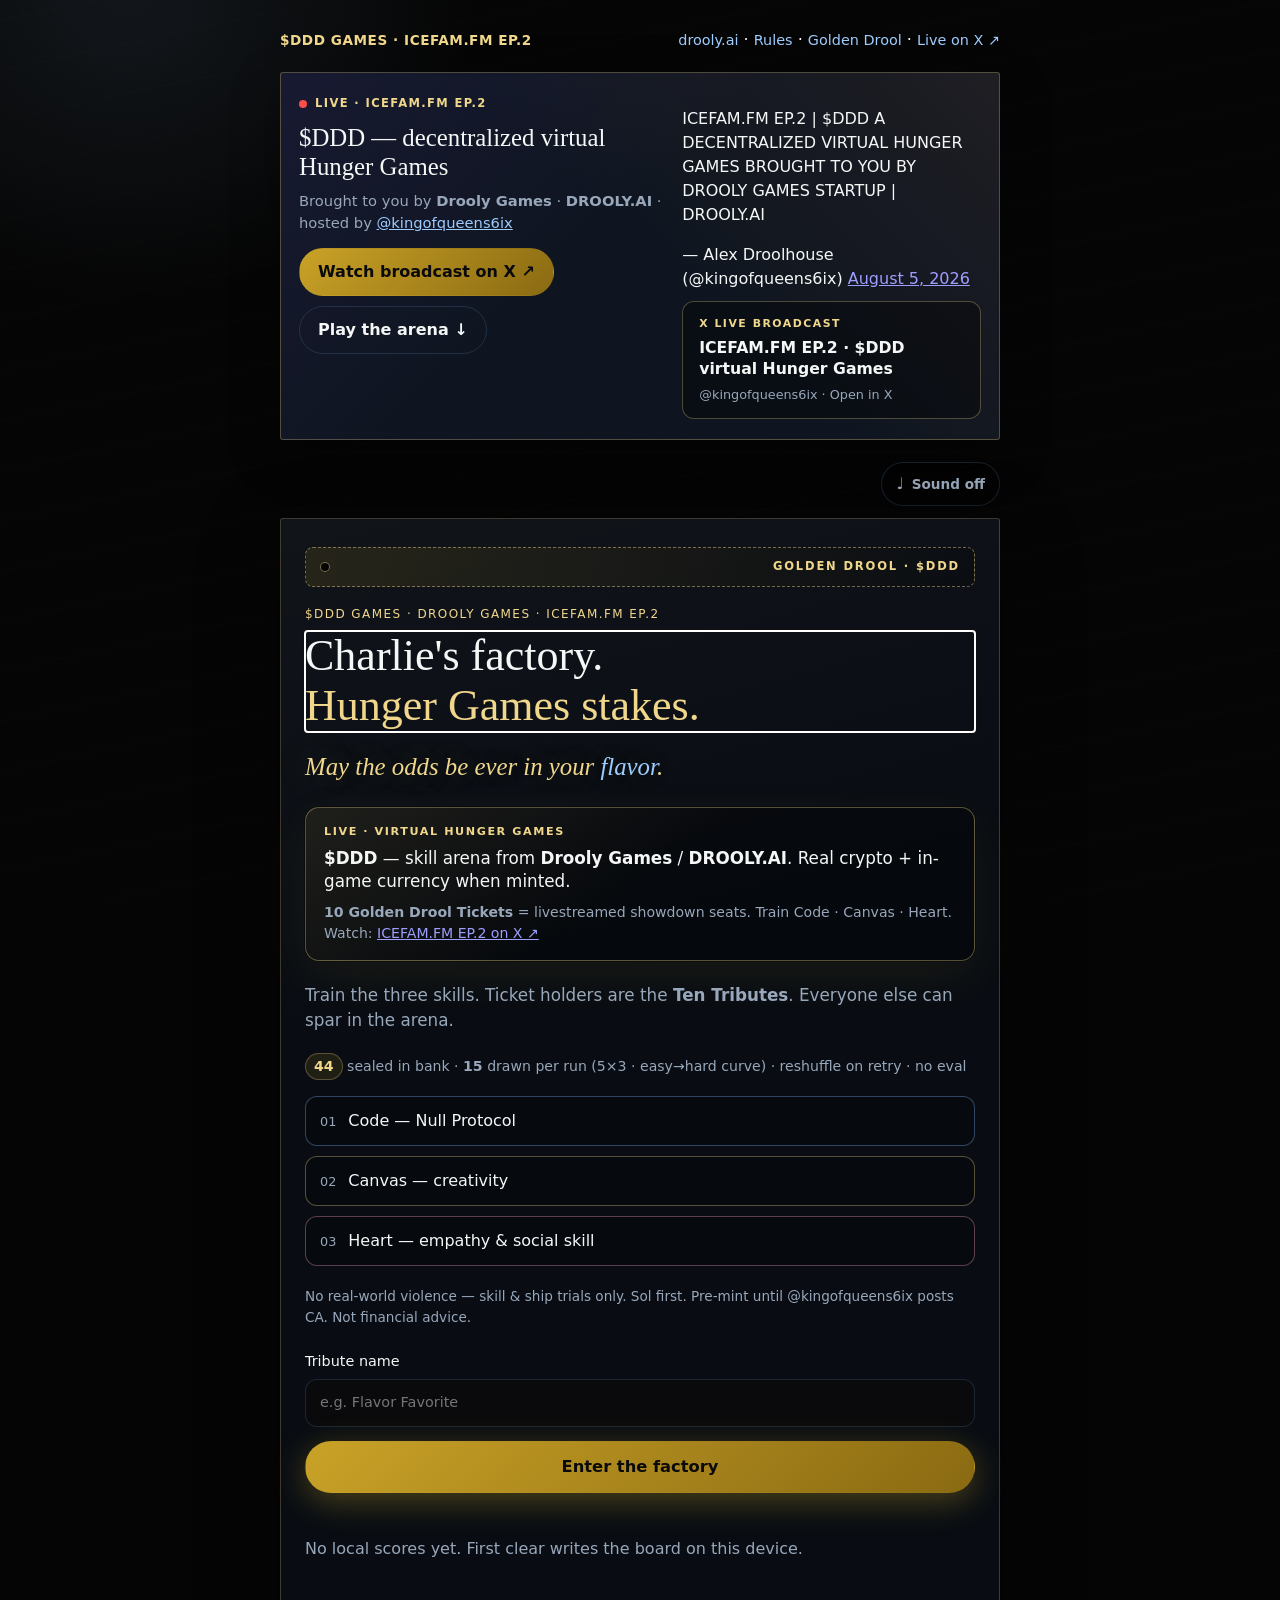
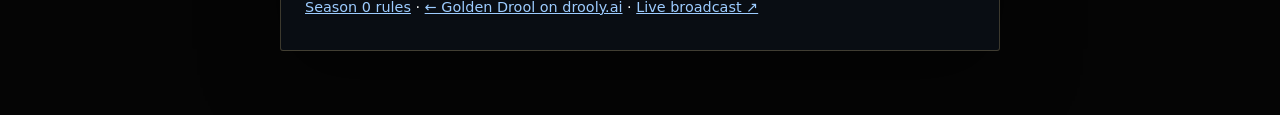
==== commit aca7f329: "chore(hof): sync 2026-08-05T22:29:21Z [ddd-web]" ====
--- a/game/index.html
+++ b/game/index.html
@@ -17,7 +17,7 @@
   <link rel="preconnect" href="https://fonts.gstatic.com" crossorigin>
   <link rel="preconnect" href="https://platform.x.com">
   <link href="https://fonts.googleapis.com/css2?family=Instrument+Serif:ital@0;1&family=Space+Grotesk:wght@400;500;600;700&display=swap" rel="stylesheet">
-  <link rel="stylesheet" href="./game.css?v=20260805-ux2">
+  <link rel="stylesheet" href="./game.css?v=20260805-s0">
 </head>
 <body class="ddd-games">
   <div class="ddd-shell">
@@ -25,6 +25,8 @@
       <span class="brand-mark">$DDD GAMES · ICEFAM.FM EP.2</span>
       <nav aria-label="Site">
         <a href="/">drooly.ai</a>
+        ·
+        <a href="./rules.html">Rules</a>
         ·
         <a href="/#golden-drool">Golden Drool</a>
         ·
@@ -59,7 +61,7 @@
 
     <main id="game-root" aria-live="polite"></main>
   </div>
-  <script type="module" src="./main.js?v=20260805-ux2"></script>
+  <script type="module" src="./main.js?v=20260805-s0"></script>
   <script async src="https://platform.x.com/widgets.js" charset="utf-8"></script>
 </body>
 </html>
--- a/game/game.css
+++ b/game/game.css
@@ -1099,6 +1099,107 @@
   box-shadow: 0 24px 80px rgba(0, 0, 0, 0.45), inset 0 0 0 1px rgba(255, 158, 207, 0.1);
 }
 
+/* Season 0 rules page */
+.rules-panel .title {
+  margin-bottom: 8px;
+}
+
+.rules-panel .subhead {
+  margin: 28px 0 12px;
+  font-size: 0.78rem;
+  letter-spacing: 0.14em;
+  text-transform: uppercase;
+  color: var(--mint);
+  font-weight: 700;
+}
+
+.rules-list {
+  margin: 0 0 16px;
+  padding-left: 1.15rem;
+  color: var(--muted);
+  font-size: 0.98rem;
+}
+
+.rules-list li {
+  margin-bottom: 8px;
+  padding-left: 4px;
+  text-wrap: pretty;
+}
+
+.rules-list li strong {
+  color: var(--text);
+  font-weight: 600;
+}
+
+.rules-list.ordered {
+  padding-left: 1.35rem;
+}
+
+.rules-lede {
+  margin-bottom: 12px;
+}
+
+.rules-ranks {
+  display: grid;
+  gap: 10px;
+  margin: 0 0 8px;
+}
+
+.rules-rank {
+  padding: 12px 14px;
+  border-radius: var(--radius);
+  border: 1px solid var(--line);
+  background: rgba(0, 0, 0, 0.28);
+}
+
+.rules-rank .mini-rank {
+  display: inline-block;
+  margin-bottom: 6px;
+  font-size: 0.72rem;
+  letter-spacing: 0.12em;
+  font-weight: 700;
+  color: var(--gold-hi);
+}
+
+.rules-rank p {
+  margin: 0;
+  font-size: 0.92rem;
+  color: var(--muted);
+  text-wrap: pretty;
+}
+
+.rules-panel kbd {
+  display: inline-block;
+  min-width: 1.4em;
+  padding: 2px 6px;
+  border-radius: 4px;
+  border: 1px solid var(--line-strong);
+  background: rgba(157, 204, 255, 0.08);
+  font-family: var(--mono);
+  font-size: 0.85em;
+  color: var(--mint);
+}
+
+.rules-panel code {
+  font-family: var(--mono);
+  font-size: 0.88em;
+  color: var(--mint);
+}
+
+.rules-actions {
+  margin-top: 28px;
+  flex-wrap: wrap;
+}
+
+.rules-panel .fine a,
+.rules-panel a {
+  color: var(--mint);
+}
+
+.rules-panel a:hover {
+  color: var(--gold-hi);
+}
+
 @media (prefers-reduced-motion: reduce) {
   .panel.enter {
     animation: none;
